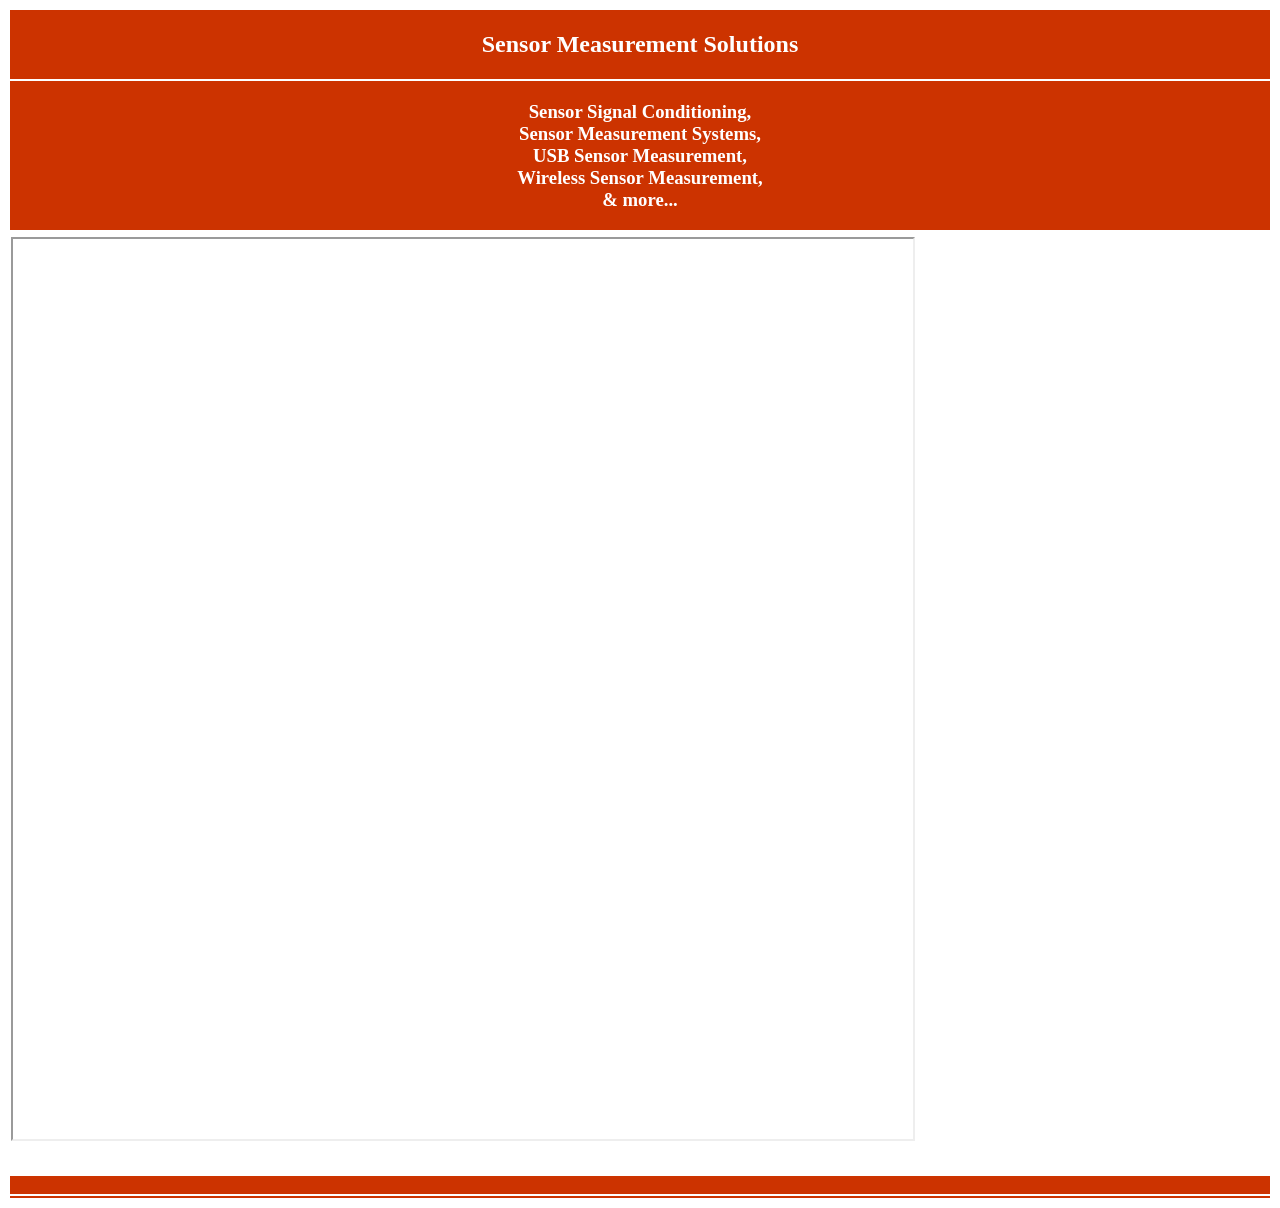
==== index.html @ 7b00e56d "Update index.html" ====
<!doctype html>
<html lang="en">
  <head>
    <meta http-equiv="Content-Type" content="text/html; charset=utf-8"/>
    <meta http-equiv="X-UA-Compatible" content="IE=edge"/>
     <meta name="viewport" content="width=device-width, initial-scale=1"/>

    <meta name="robots" content="all"/>
<title>PC sensor recording system</title>
<meta name="description" content="Sensor recording system, allows a user to setup a data collection, display, and charting application"/>
    <meta property="og:type" content="website" />
    <meta property="og:title" content="PC sensor recording system" />
    <meta property="og:description" content="PC sensor recording system, allows a user with business software experience to setup a data collection, and display application, taking advantage of the macros and charting" />

    <!-- for Chrome on Android -->
    <meta name="mobile-web-app-capable" content="yes"/>
    <link rel="icon" href="https://www.robertoweninc.com/images/touch/chrome-touch-icon-192x192.png"/>

    <!-- for Safari on iOS -->
    <meta name="apple-mobile-web-app-capable" content="yes"/>
    <meta name="apple-mobile-web-app-status-bar-style" content="black"/>
    <meta name="apple-mobile-web-app-title" content="Web Starter Kit"/>
    <link rel="apple-touch-icon" href="https://www.robertoweninc.com/images/touch/apple-touch-icon.png"/>

    <!-- Tile icon for Win8 (144x144 + tile color) -->

      <style type="text/css">
          .style1
          {
              text-align: center;
          }
          .style9
          {
              height: 23px;
          }
          .style10
          {
              height: 25px;
          }
          .style11
          {
              height: 23px;
              width: 9px;
          }
          .style12
          {
              height: 25px;
              width: 9px;
          }
          .style13
          {
              width: 9px;
          }
          </style>


  </head>

<body itemscope itemtype="http://schema.org/WebPage">
<div itemprop="breadcrumb">

    <!-- site or app content here -->

   
                 <table width = "100%" >
                    <tr>
                        <td bgcolor="#CC3300" colspan="6"  >
                                 <h2 class="style1" ><font color="#FFFFFF"><span >Sensor Measurement Solutions</font></h2>
            </td>
                    </tr>

                    <tr>
                        <td bgcolor="#CC3300" colspan="6"  >
                            <h3 class="style1" ><font color="#FFFFFF" >
                                Sensor Signal Conditioning,<br />Sensor Measurement Systems,<br />USB Sensor Measurement,<br />Wireless Sensor Measurement,<br />&amp; more...</font></h3></td>
                    </tr>

                    <tr>
                        <td ></td>
                        <td ></td>
                        <td ></td>
                        <td ></td>
                        <td ></td>
                        <td ></td>
                    </tr>


                    <tr>
                        <td ><iframe height = "900" width="900" src="https://docs.google.com/document/d/e/2PACX-1vT0xSpuLhmpiKuVRtKhivPWN5zCjRVif6I1bS57mKnh6UZhNb5nPZ8O-SaacRQnD4D2xbzPSOBCfQMX/pub?embedded=true"></iframe></td>
                        <td ></td>
                        <td ></td>
                        <td ></td>
                        <td ></td>
                        <td ></td>
                    </tr>

                    <tr>
                        <td ></td>
                        <td ></td>
                        <td ></td>
                        <td ></td>
                        <td ></td>
                        <td ></td>
                    </tr>

                    <tr>
                        <td ></td>
                        <td ></td>
                        <td ></td>
                        <td ></td>
                        <td ></td>
                        <td ></td>
                    </tr>


                    <tr>
                        <td ></td>
                        <td ></td>
                        <td ></td>
                        <td ></td>
                        <td ></td>
                        <td ></td>
                    </tr>


                    <tr>
                        <td ></td>
                        <td ></td>
                        <td ></td>
                        <td ></td>
                        <td ></td>
                        <td ></td>
                    </tr>


                    <tr>
                        <td ></td>
                        <td ></td>
                        <td ></td>
                        <td ></td>
                        <td ></td>
                        <td ></td>
                    </tr>


                    <tr>
                        <td ></td>
                        <td ></td>
                        <td ></td>
                        <td ></td>
                        <td ></td>
                        <td ></td>
                    </tr>


                    <tr>
                        <td ></td>
                        <td ></td>
                        <td ></td>
                        <td ></td>
                        <td ></td>
                        <td ></td>
                    </tr>


                    <tr>
                        <td bgcolor="#CC3300" colspan="6" >
                        <p class="style1" ><font color="#FFFFFF" style="text-align: left">
                    </p></td>
                    </tr>

                    <tr>
                        <td bgcolor="#CC3300" colspan="6" class="style1" >
                    </td>
                    </tr>
                </table>
    </div>
            </body>
</html>
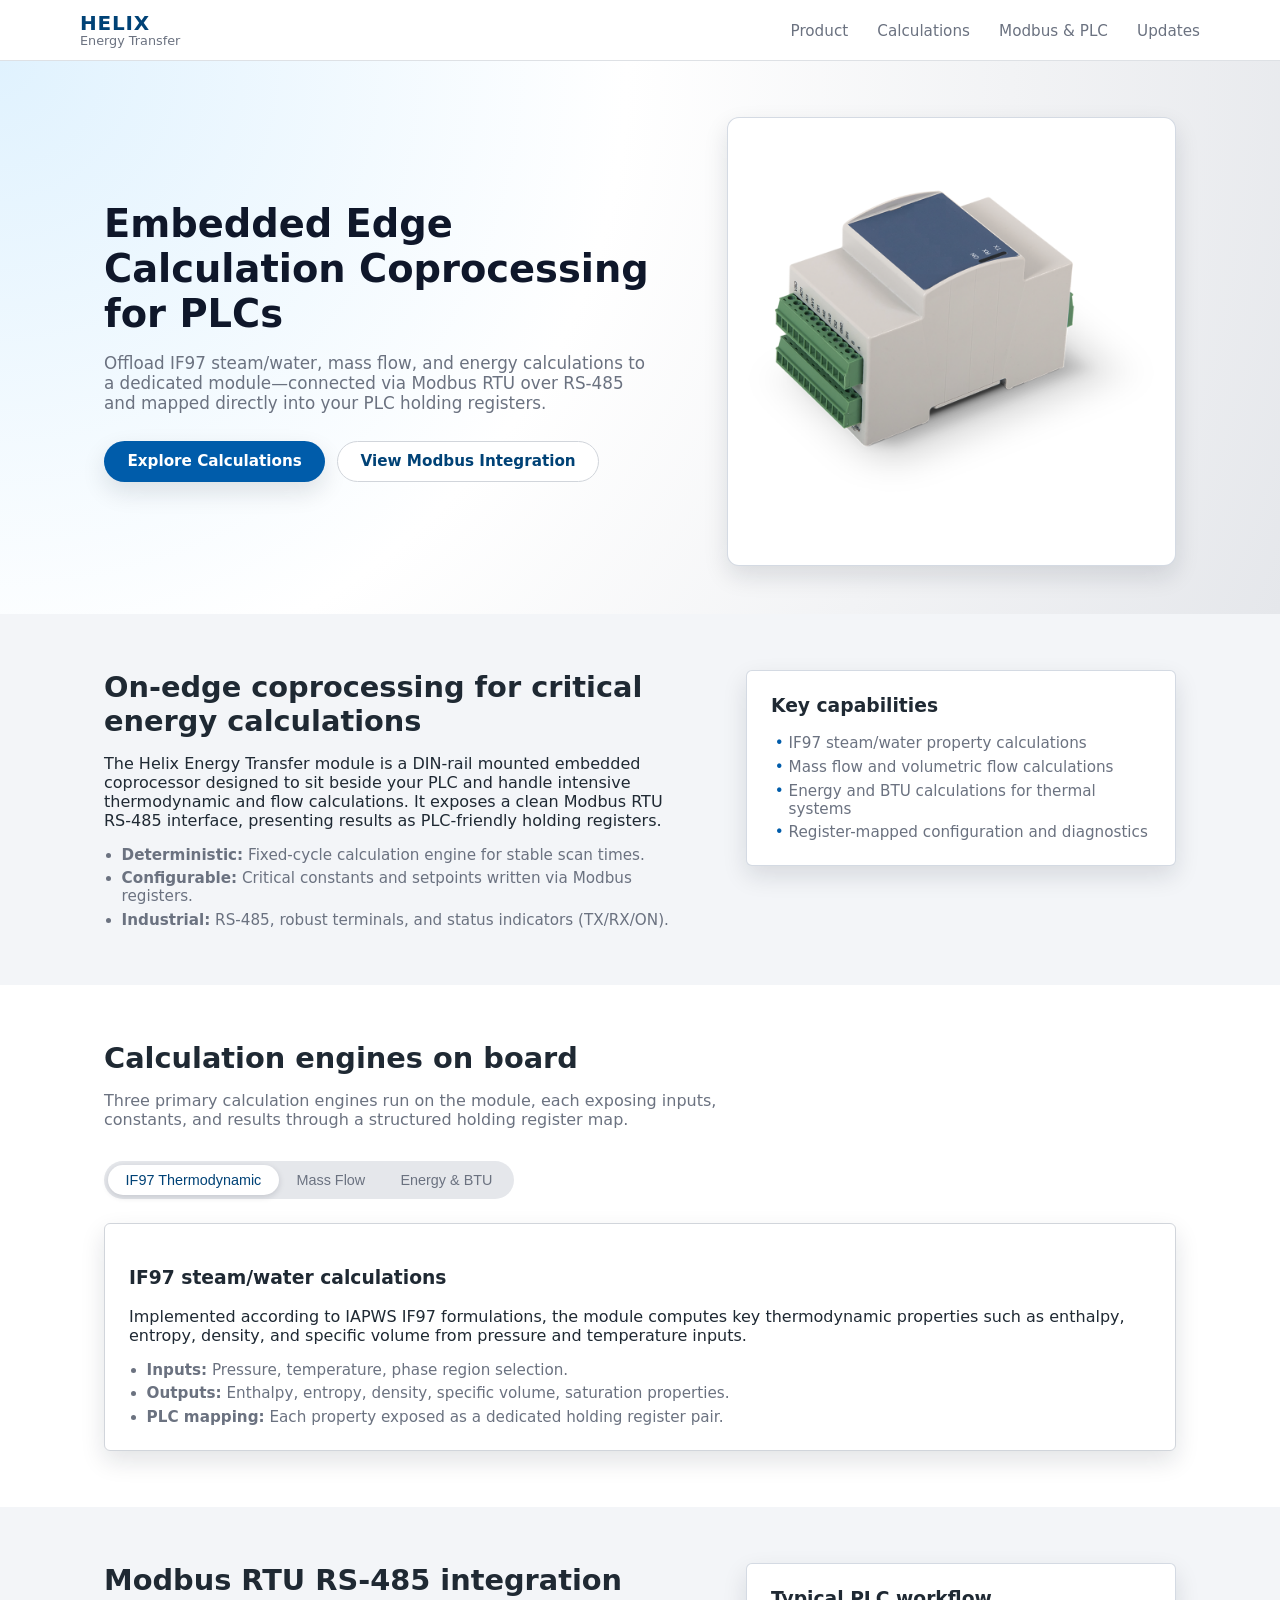
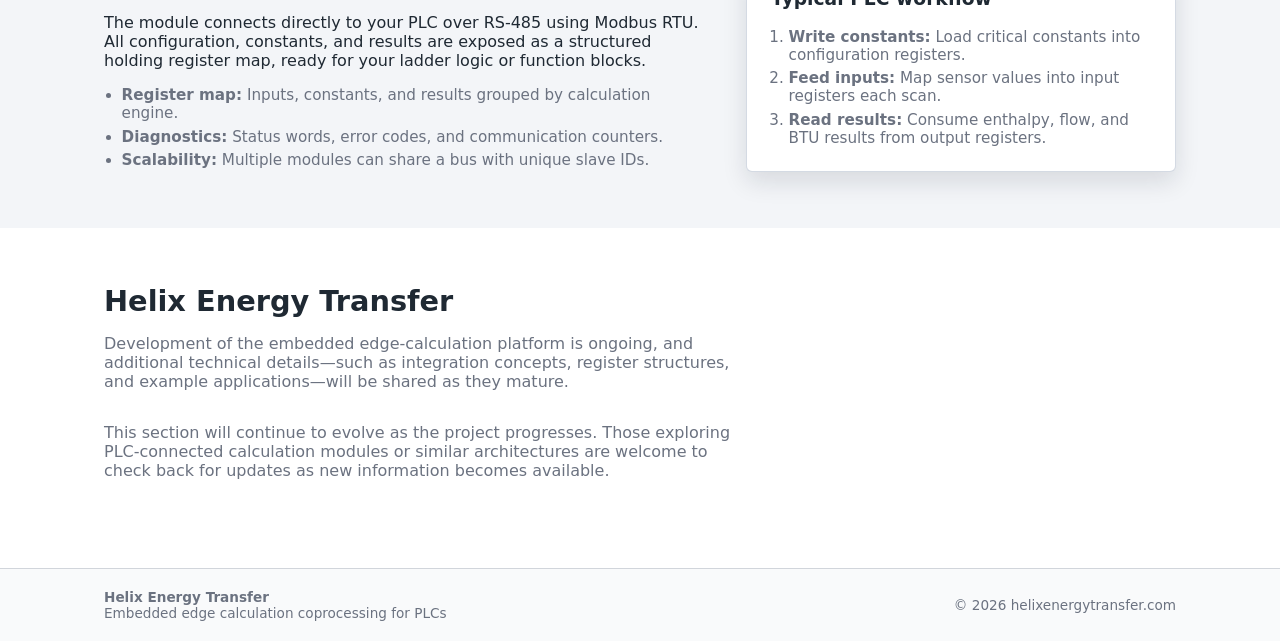
==== commit 42da4e62: "Refactor index.html for Helix Energy Transfer Updated the HTML structure and content for the Helix E" ====
--- a/index.html
+++ b/index.html
@@ -1,179 +1,196 @@
-<!doctype html>
+<!DOCTYPE html>
 <html lang="en">
-  <head>
-    <meta http-equiv="Content-Type" content="text/html; charset=utf-8"/>
-    <meta http-equiv="X-UA-Compatible" content="IE=edge"/>
-     <meta name="viewport" content="width=device-width, initial-scale=1"/>
+<head>
+  <meta charset="UTF-8" />
+  <title>Helix Energy Transfer – Embedded Edge Coprocessing</title>
+  <meta name="viewport" content="width=device-width, initial-scale=1" />
+  <link rel="stylesheet" href="styles.css" />
+</head>
+<body>
+  <header class="site-header">
+    <div class="container header-inner">
+      <div class="logo">
+        <span class="logo-main">Helix</span>
+        <span class="logo-sub">Energy Transfer</span>
+      </div>
+      <nav class="nav">
+        <a href="#product">Product</a>
+        <a href="#calculations">Calculations</a>
+        <a href="#modbus">Modbus & PLC</a>
+        <a href="#contact">Updates</a>
+      </nav>
+    </div>
+  </header>
 
-    <meta name="robots" content="all"/>
-<title>PC sensor recording system</title>
-<meta name="description" content="Sensor recording system, allows a user to setup a data collection, display, and charting application"/>
-    <meta property="og:type" content="website" />
-    <meta property="og:title" content="PC sensor recording system" />
-    <meta property="og:description" content="PC sensor recording system, allows a user with business software experience to setup a data collection, and display application, taking advantage of the macros and charting" />
+  <section class="hero">
+    <div class="container hero-inner">
+      <div class="hero-text">
+        <h1>Embedded Edge Calculation Coprocessing for PLCs</h1>
+        <p>
+          Offload IF97 steam/water, mass flow, and energy calculations to a
+          dedicated module—connected via Modbus RTU over RS‑485 and mapped
+          directly into your PLC holding registers.
+        </p>
+        <div class="hero-cta">
+          <a href="#calculations" class="btn primary">Explore Calculations</a>
+          <a href="#modbus" class="btn secondary">View Modbus Integration</a>
+        </div>
+      </div>
+      <div class="hero-image">
+        <div class="device-frame">
+          <img src="assets/roi-iom-back.png" alt="Helix Energy Transfer edge coprocessing module" />
+        </div>
+      </div>
+    </div>
+  </section>
 
-    <!-- for Chrome on Android -->
-    <meta name="mobile-web-app-capable" content="yes"/>
-    <link rel="icon" href="https://www.robertoweninc.com/images/touch/chrome-touch-icon-192x192.png"/>
+  <section id="product" class="section section-alt">
+    <div class="container two-column">
+      <div>
+        <h2>On-edge coprocessing for critical energy calculations</h2>
+        <p>
+          The Helix Energy Transfer module is a DIN-rail mounted embedded
+          coprocessor designed to sit beside your PLC and handle intensive
+          thermodynamic and flow calculations. It exposes a clean Modbus RTU
+          RS‑485 interface, presenting results as PLC-friendly holding registers.
+        </p>
+        <ul class="feature-list">
+          <li><strong>Deterministic:</strong> Fixed-cycle calculation engine for stable scan times.</li>
+          <li><strong>Configurable:</strong> Critical constants and setpoints written via Modbus registers.</li>
+          <li><strong>Industrial:</strong> RS‑485, robust terminals, and status indicators (TX/RX/ON).</li>
+        </ul>
+      </div>
+      <div>
+        <div class="card">
+          <h3>Key capabilities</h3>
+          <ul class="checklist">
+            <li>IF97 steam/water property calculations</li>
+            <li>Mass flow and volumetric flow calculations</li>
+            <li>Energy and BTU calculations for thermal systems</li>
+            <li>Register-mapped configuration and diagnostics</li>
+          </ul>
+        </div>
+      </div>
+    </div>
+  </section>
 
-    <!-- for Safari on iOS -->
-    <meta name="apple-mobile-web-app-capable" content="yes"/>
-    <meta name="apple-mobile-web-app-status-bar-style" content="black"/>
-    <meta name="apple-mobile-web-app-title" content="Web Starter Kit"/>
-    <link rel="apple-touch-icon" href="https://www.robertoweninc.com/images/touch/apple-touch-icon.png"/>
+  <section id="calculations" class="section">
+    <div class="container">
+      <h2>Calculation engines on board</h2>
+      <p class="section-intro">
+        Three primary calculation engines run on the module, each exposing
+        inputs, constants, and results through a structured holding register map.
+      </p>
 
-    <!-- Tile icon for Win8 (144x144 + tile color) -->
+      <div class="calc-tabs">
+        <button class="calc-tab active" data-target="if97">IF97 Thermodynamic</button>
+        <button class="calc-tab" data-target="massflow">Mass Flow</button>
+        <button class="calc-tab" data-target="energy">Energy &amp; BTU</button>
+      </div>
 
-      <style type="text/css">
-          .style1
-          {
-              text-align: center;
-          }
-          .style9
-          {
-              height: 23px;
-          }
-          .style10
-          {
-              height: 25px;
-          }
-          .style11
-          {
-              height: 23px;
-              width: 9px;
-          }
-          .style12
-          {
-              height: 25px;
-              width: 9px;
-          }
-          .style13
-          {
-              width: 9px;
-          }
-          </style>
+      <div class="calc-panels">
+        <div id="if97" class="calc-panel active">
+          <h3>IF97 steam/water calculations</h3>
+          <p>
+            Implemented according to IAPWS IF97 formulations, the module
+            computes key thermodynamic properties such as enthalpy, entropy,
+            density, and specific volume from pressure and temperature inputs.
+          </p>
+          <ul class="feature-list">
+            <li><strong>Inputs:</strong> Pressure, temperature, phase region selection.</li>
+            <li><strong>Outputs:</strong> Enthalpy, entropy, density, specific volume, saturation properties.</li>
+            <li><strong>PLC mapping:</strong> Each property exposed as a dedicated holding register pair.</li>
+          </ul>
+        </div>
 
+        <div id="massflow" class="calc-panel">
+          <h3>Mass flow calculations</h3>
+          <p>
+            The mass flow engine converts sensor inputs—such as differential
+            pressure, line pressure, and temperature—into real-time mass and
+            volumetric flow values for water and compatible fluids.
+          </p>
+          <ul class="feature-list">
+            <li><strong>Inputs:</strong> ΔP, static pressure, temperature, meter factor.</li>
+            <li><strong>Outputs:</strong> Instantaneous mass flow, volumetric flow, totalized flow.</li>
+            <li><strong>Use cases:</strong> Water flow measurement, steam lines, and process utilities.</li>
+          </ul>
+        </div>
 
-  </head>
+        <div id="energy" class="calc-panel">
+          <h3>Energy and BTU calculations</h3>
+          <p>
+            The energy engine computes BTU and other energy metrics by combining
+            flow, temperature, and fluid property data—ideal for chilled water,
+            hot water, and steam energy metering.
+          </p>
+          <ul class="feature-list">
+            <li><strong>Inputs:</strong> Supply/return temperatures, mass flow, fluid constants.</li>
+            <li><strong>Outputs:</strong> Instantaneous energy rate, accumulated BTU, kWh-equivalent.</li>
+            <li><strong>Applications:</strong> Plant energy monitoring, billing, and performance tracking.</li>
+          </ul>
+        </div>
+      </div>
+    </div>
+  </section>
 
-<body itemscope itemtype="http://schema.org/WebPage">
-<div itemprop="breadcrumb">
+  <section id="modbus" class="section section-alt">
+    <div class="container two-column">
+      <div>
+        <h2>Modbus RTU RS‑485 integration</h2>
+        <p>
+          The module connects directly to your PLC over RS‑485 using Modbus RTU.
+          All configuration, constants, and results are exposed as a structured
+          holding register map, ready for your ladder logic or function blocks.
+        </p>
+        <ul class="feature-list">
+          <li><strong>Register map:</strong> Inputs, constants, and results grouped by calculation engine.</li>
+          <li><strong>Diagnostics:</strong> Status words, error codes, and communication counters.</li>
+          <li><strong>Scalability:</strong> Multiple modules can share a bus with unique slave IDs.</li>
+        </ul>
+      </div>
+      <div>
+        <div class="card">
+          <h3>Typical PLC workflow</h3>
+          <ol class="numbered">
+            <li><strong>Write constants:</strong> Load critical constants into configuration registers.</li>
+            <li><strong>Feed inputs:</strong> Map sensor values into input registers each scan.</li>
+            <li><strong>Read results:</strong> Consume enthalpy, flow, and BTU results from output registers.</li>
+          </ol>
+        </div>
+      </div>
+    </div>
+  </section>
 
-    <!-- site or app content here -->
+  <!-- UPDATED INDIRECT CONTACT SECTION -->
+  <section id="contact" class="section">
+    <div class="container">
+      <h2>Helix Energy Transfer</h2>
+      <p class="section-intro">
+        Development of the embedded edge‑calculation platform is ongoing, and additional
+        technical details—such as integration concepts, register structures, and example
+        applications—will be shared as they mature.
+      </p>
+      <p class="section-intro">
+        This section will continue to evolve as the project progresses. Those exploring
+        PLC‑connected calculation modules or similar architectures are welcome to check
+        back for updates as new information becomes available.
+      </p>
+    </div>
+  </section>
 
-   
-                 <table width = "100%" >
-                    <tr>
-                        <td bgcolor="#CC3300" colspan="6"  >
-                                 <h2 class="style1" ><font color="#FFFFFF"><span >Sensor Measurement Solutions</font></h2>
-            </td>
-                    </tr>
+  <footer class="site-footer">
+    <div class="container footer-inner">
+      <div>
+        <strong>Helix Energy Transfer</strong><br />
+        Embedded edge calculation coprocessing for PLCs
+      </div>
+      <div class="footer-links">
+        <span>© <span id="year"></span> helixenergytransfer.com</span>
+      </div>
+    </div>
+  </footer>
 
-                    <tr>
-                        <td bgcolor="#CC3300" colspan="6"  >
-                            <h3 class="style1" ><font color="#FFFFFF" >
-                                Sensor Signal Conditioning,<br />Sensor Measurement Systems,<br />USB Sensor Measurement,<br />Wireless Sensor Measurement,<br />&amp; more...</font></h3></td>
-                    </tr>
-
-                    <tr>
-                        <td ></td>
-                        <td ></td>
-                        <td ></td>
-                        <td ></td>
-                        <td ></td>
-                        <td ></td>
-                    </tr>
-
-
-                    <tr>
-                        <td ><iframe height = "900" width="900" src="https://docs.google.com/document/d/e/2PACX-1vT0xSpuLhmpiKuVRtKhivPWN5zCjRVif6I1bS57mKnh6UZhNb5nPZ8O-SaacRQnD4D2xbzPSOBCfQMX/pub?embedded=true"></iframe></td>
-                        <td ></td>
-                        <td ></td>
-                        <td ></td>
-                        <td ></td>
-                        <td ></td>
-                    </tr>
-
-                    <tr>
-                        <td ></td>
-                        <td ></td>
-                        <td ></td>
-                        <td ></td>
-                        <td ></td>
-                        <td ></td>
-                    </tr>
-
-                    <tr>
-                        <td ></td>
-                        <td ></td>
-                        <td ></td>
-                        <td ></td>
-                        <td ></td>
-                        <td ></td>
-                    </tr>
-
-
-                    <tr>
-                        <td ></td>
-                        <td ></td>
-                        <td ></td>
-                        <td ></td>
-                        <td ></td>
-                        <td ></td>
-                    </tr>
-
-
-                    <tr>
-                        <td ></td>
-                        <td ></td>
-                        <td ></td>
-                        <td ></td>
-                        <td ></td>
-                        <td ></td>
-                    </tr>
-
-
-                    <tr>
-                        <td ></td>
-                        <td ></td>
-                        <td ></td>
-                        <td ></td>
-                        <td ></td>
-                        <td ></td>
-                    </tr>
-
-
-                    <tr>
-                        <td ></td>
-                        <td ></td>
-                        <td ></td>
-                        <td ></td>
-                        <td ></td>
-                        <td ></td>
-                    </tr>
-
-
-                    <tr>
-                        <td ></td>
-                        <td ></td>
-                        <td ></td>
-                        <td ></td>
-                        <td ></td>
-                        <td ></td>
-                    </tr>
-
-
-                    <tr>
-                        <td bgcolor="#CC3300" colspan="6" >
-                        <p class="style1" ><font color="#FFFFFF" style="text-align: left">
-                    </p></td>
-                    </tr>
-
-                    <tr>
-                        <td bgcolor="#CC3300" colspan="6" class="style1" >
-                    </td>
-                    </tr>
-                </table>
-    </div>
-            </body>
+  <script src="script.js"></script>
+</body>
 </html>
--- a/styles.css
+++ b/styles.css
@@ -0,0 +1,387 @@
+:root {
+  --bg: #ffffff;
+  --bg-alt: #f3f5f8;
+  --primary: #005caa;
+  --primary-dark: #004276;
+  --accent: #f9a825;
+  --text: #1f2933;
+  --muted: #6b7280;
+  --border: #d1d5db;
+  --shadow-soft: 0 10px 25px rgba(15, 23, 42, 0.12);
+  --radius: 6px;
+  --font-main: system-ui, -apple-system, BlinkMacSystemFont, "Segoe UI", sans-serif;
+}
+
+*,
+*::before,
+*::after {
+  box-sizing: border-box;
+}
+
+html,
+body {
+  margin: 0;
+  padding: 0;
+  font-family: var(--font-main);
+  color: var(--text);
+  background: var(--bg);
+}
+
+img {
+  max-width: 100%;
+  display: block;
+}
+
+a {
+  color: var(--primary);
+  text-decoration: none;
+}
+
+a:hover {
+  text-decoration: underline;
+}
+
+.container {
+  width: 100%;
+  max-width: 1120px;
+  margin: 0 auto;
+  padding: 0 1.5rem;
+}
+
+/* Header */
+
+.site-header {
+  position: sticky;
+  top: 0;
+  z-index: 20;
+  background: rgba(255, 255, 255, 0.96);
+  backdrop-filter: blur(10px);
+  border-bottom: 1px solid rgba(209, 213, 219, 0.7);
+}
+
+.header-inner {
+  display: flex;
+  align-items: center;
+  justify-content: space-between;
+  padding: 0.75rem 0;
+}
+
+.logo {
+  display: flex;
+  flex-direction: column;
+  line-height: 1.1;
+}
+
+.logo-main {
+  font-weight: 700;
+  font-size: 1.25rem;
+  letter-spacing: 0.04em;
+  text-transform: uppercase;
+  color: var(--primary-dark);
+}
+
+.logo-sub {
+  font-size: 0.8rem;
+  color: var(--muted);
+}
+
+.nav a {
+  margin-left: 1.5rem;
+  font-size: 0.95rem;
+  color: var(--muted);
+  font-weight: 500;
+}
+
+.nav a:hover {
+  color: var(--primary-dark);
+}
+
+/* Hero */
+
+.hero {
+  background: radial-gradient(circle at top left, #e0f2fe 0, #ffffff 45%, #e5e7eb 100%);
+  padding: 3.5rem 0 3rem;
+}
+
+.hero-inner {
+  display: grid;
+  grid-template-columns: minmax(0, 1.3fr) minmax(0, 1fr);
+  gap: 2.5rem;
+  align-items: center;
+}
+
+.hero-text h1 {
+  font-size: 2.4rem;
+  margin: 0 0 1rem;
+  color: #0f172a;
+}
+
+.hero-text p {
+  font-size: 1.05rem;
+  color: var(--muted);
+  max-width: 34rem;
+}
+
+.hero-cta {
+  margin-top: 1.75rem;
+  display: flex;
+  flex-wrap: wrap;
+  gap: 0.75rem;
+}
+
+.btn {
+  display: inline-flex;
+  align-items: center;
+  justify-content: center;
+  padding: 0.65rem 1.4rem;
+  border-radius: 999px;
+  border: 1px solid transparent;
+  font-size: 0.95rem;
+  font-weight: 600;
+  cursor: pointer;
+  text-decoration: none;
+}
+
+.btn.primary {
+  background: var(--primary);
+  color: #ffffff;
+  box-shadow: var(--shadow-soft);
+}
+
+.btn.primary:hover {
+  background: var(--primary-dark);
+}
+
+.btn.secondary {
+  background: #ffffff;
+  color: var(--primary-dark);
+  border-color: var(--border);
+}
+
+.hero-image {
+  display: flex;
+  justify-content: center;
+}
+
+.device-frame {
+  background: #ffffff;
+  border-radius: 12px;
+  padding: 1.25rem;
+  box-shadow: var(--shadow-soft);
+  border: 1px solid rgba(148, 163, 184, 0.4);
+}
+
+/* Sections */
+
+.section {
+  padding: 3.5rem 0;
+}
+
+.section-alt {
+  background: var(--bg-alt);
+}
+
+.section h2 {
+  font-size: 1.8rem;
+  margin: 0 0 0.75rem;
+}
+
+.section-intro {
+  max-width: 40rem;
+  color: var(--muted);
+  margin-bottom: 2rem;
+}
+
+.two-column {
+  display: grid;
+  grid-template-columns: minmax(0, 1.4fr) minmax(0, 1fr);
+  gap: 2.5rem;
+  align-items: flex-start;
+}
+
+/* Cards & lists */
+
+.card {
+  background: #ffffff;
+  border-radius: var(--radius);
+  padding: 1.5rem;
+  box-shadow: var(--shadow-soft);
+  border: 1px solid rgba(148, 163, 184, 0.4);
+}
+
+.card h3 {
+  margin-top: 0;
+}
+
+.feature-list,
+.checklist,
+.numbered {
+  margin: 0.75rem 0 0;
+  padding-left: 1.1rem;
+  color: var(--muted);
+  font-size: 0.95rem;
+}
+
+.feature-list li + li,
+.checklist li + li,
+.numbered li + li {
+  margin-top: 0.35rem;
+}
+
+.checklist li::marker {
+  content: "• ";
+  color: var(--primary);
+}
+
+.numbered {
+  list-style: decimal;
+}
+
+/* Calculation tabs */
+
+.calc-tabs {
+  display: inline-flex;
+  border-radius: 999px;
+  background: #e5e7eb;
+  padding: 0.25rem;
+  margin-bottom: 1.5rem;
+}
+
+.calc-tab {
+  border: none;
+  background: transparent;
+  padding: 0.45rem 1.1rem;
+  border-radius: 999px;
+  font-size: 0.9rem;
+  cursor: pointer;
+  color: var(--muted);
+  font-weight: 500;
+}
+
+.calc-tab.active {
+  background: #ffffff;
+  color: var(--primary-dark);
+  box-shadow: 0 2px 6px rgba(15, 23, 42, 0.15);
+}
+
+.calc-panels {
+  border-radius: var(--radius);
+  border: 1px solid var(--border);
+  background: #ffffff;
+  padding: 1.5rem;
+  box-shadow: var(--shadow-soft);
+}
+
+.calc-panel {
+  display: none;
+}
+
+.calc-panel.active {
+  display: block;
+}
+
+/* Contact form */
+
+.contact-form {
+  max-width: 480px;
+  margin-top: 1.5rem;
+}
+
+.form-row {
+  display: flex;
+  flex-direction: column;
+  margin-bottom: 0.9rem;
+}
+
+.form-row label {
+  font-size: 0.85rem;
+  font-weight: 600;
+  margin-bottom: 0.25rem;
+}
+
+.form-row input,
+.form-row textarea {
+  border-radius: var(--radius);
+  border: 1px solid var(--border);
+  padding: 0.55rem 0.6rem;
+  font-size: 0.95rem;
+  font-family: var(--font-main);
+}
+
+.form-row input:focus,
+.form-row textarea:focus {
+  outline: 2px solid rgba(37, 99, 235, 0.4);
+  border-color: var(--primary);
+}
+
+.form-note {
+  margin-top: 0.5rem;
+  font-size: 0.8rem;
+  color: var(--muted);
+}
+
+/* Footer */
+
+.site-footer {
+  border-top: 1px solid var(--border);
+  background: #f9fafb;
+  padding: 1.25rem 0;
+  font-size: 0.85rem;
+  color: var(--muted);
+}
+
+.footer-inner {
+  display: flex;
+  align-items: center;
+  justify-content: space-between;
+  gap: 1rem;
+}
+
+/* Responsive */
+
+@media (max-width: 900px) {
+  .hero-inner,
+  .two-column {
+    grid-template-columns: minmax(0, 1fr);
+  }
+
+  .hero {
+    padding-top: 2.5rem;
+  }
+
+  .hero-text h1 {
+    font-size: 2rem;
+  }
+
+  .nav a {
+    margin-left: 1rem;
+    font-size: 0.9rem;
+  }
+}
+
+@media (max-width: 640px) {
+  .header-inner {
+    flex-direction: column;
+    align-items: flex-start;
+    gap: 0.4rem;
+  }
+
+  .nav {
+    display: flex;
+    flex-wrap: wrap;
+  }
+
+  .nav a {
+    margin-left: 0;
+    margin-right: 1rem;
+    margin-bottom: 0.25rem;
+  }
+
+  .hero-inner {
+    gap: 1.75rem;
+  }
+
+  .calc-panels {
+    padding: 1.1rem;
+  }
+}
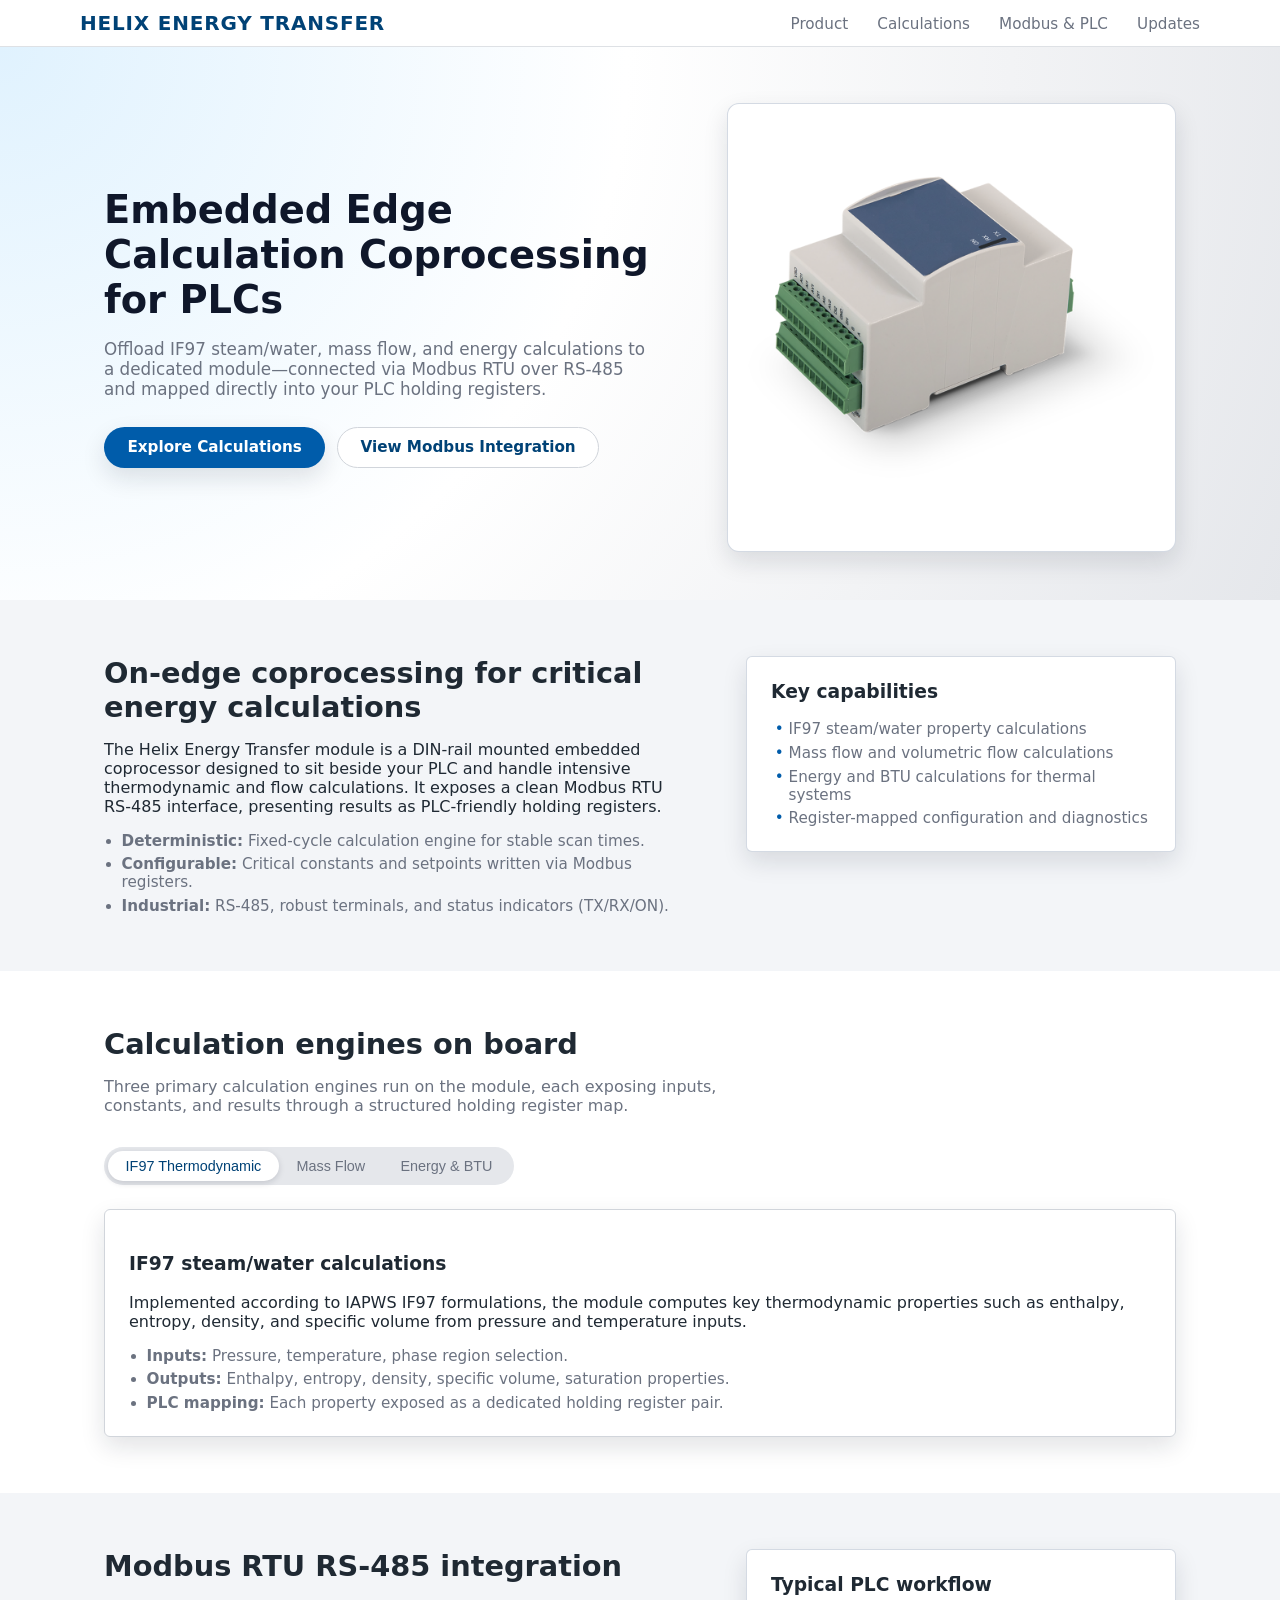
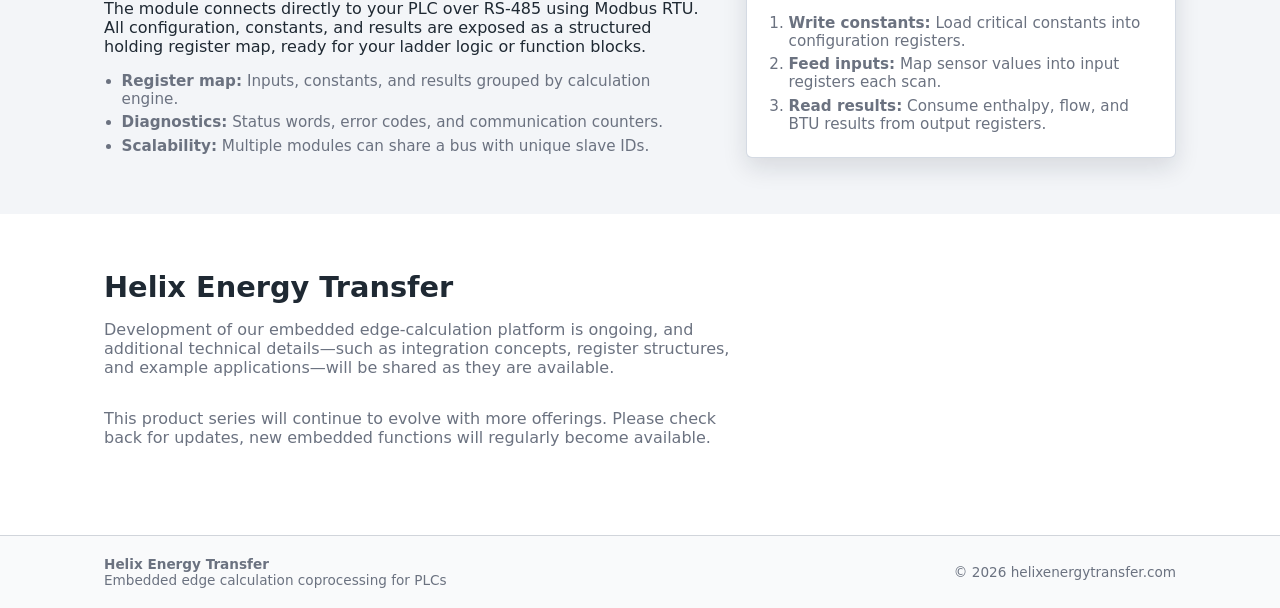
==== commit 64c52a5a: "Revise logo and update section content Updated logo text and refined section introductions for clari" ====
--- a/index.html
+++ b/index.html
@@ -10,8 +10,7 @@
   <header class="site-header">
     <div class="container header-inner">
       <div class="logo">
-        <span class="logo-main">Helix</span>
-        <span class="logo-sub">Energy Transfer</span>
+        <span class="logo-main">Helix Energy Transfer</span>
       </div>
       <nav class="nav">
         <a href="#product">Product</a>
@@ -167,14 +166,13 @@
     <div class="container">
       <h2>Helix Energy Transfer</h2>
       <p class="section-intro">
-        Development of the embedded edge‑calculation platform is ongoing, and additional
+        Development of our embedded edge‑calculation platform is ongoing, and additional
         technical details—such as integration concepts, register structures, and example
-        applications—will be shared as they mature.
+        applications—will be shared as they are available.
       </p>
       <p class="section-intro">
-        This section will continue to evolve as the project progresses. Those exploring
-        PLC‑connected calculation modules or similar architectures are welcome to check
-        back for updates as new information becomes available.
+        This product series will continue to evolve with more offerings. Please check
+        back for updates, new embedded functions will regularly become available.
       </p>
     </div>
   </section>
